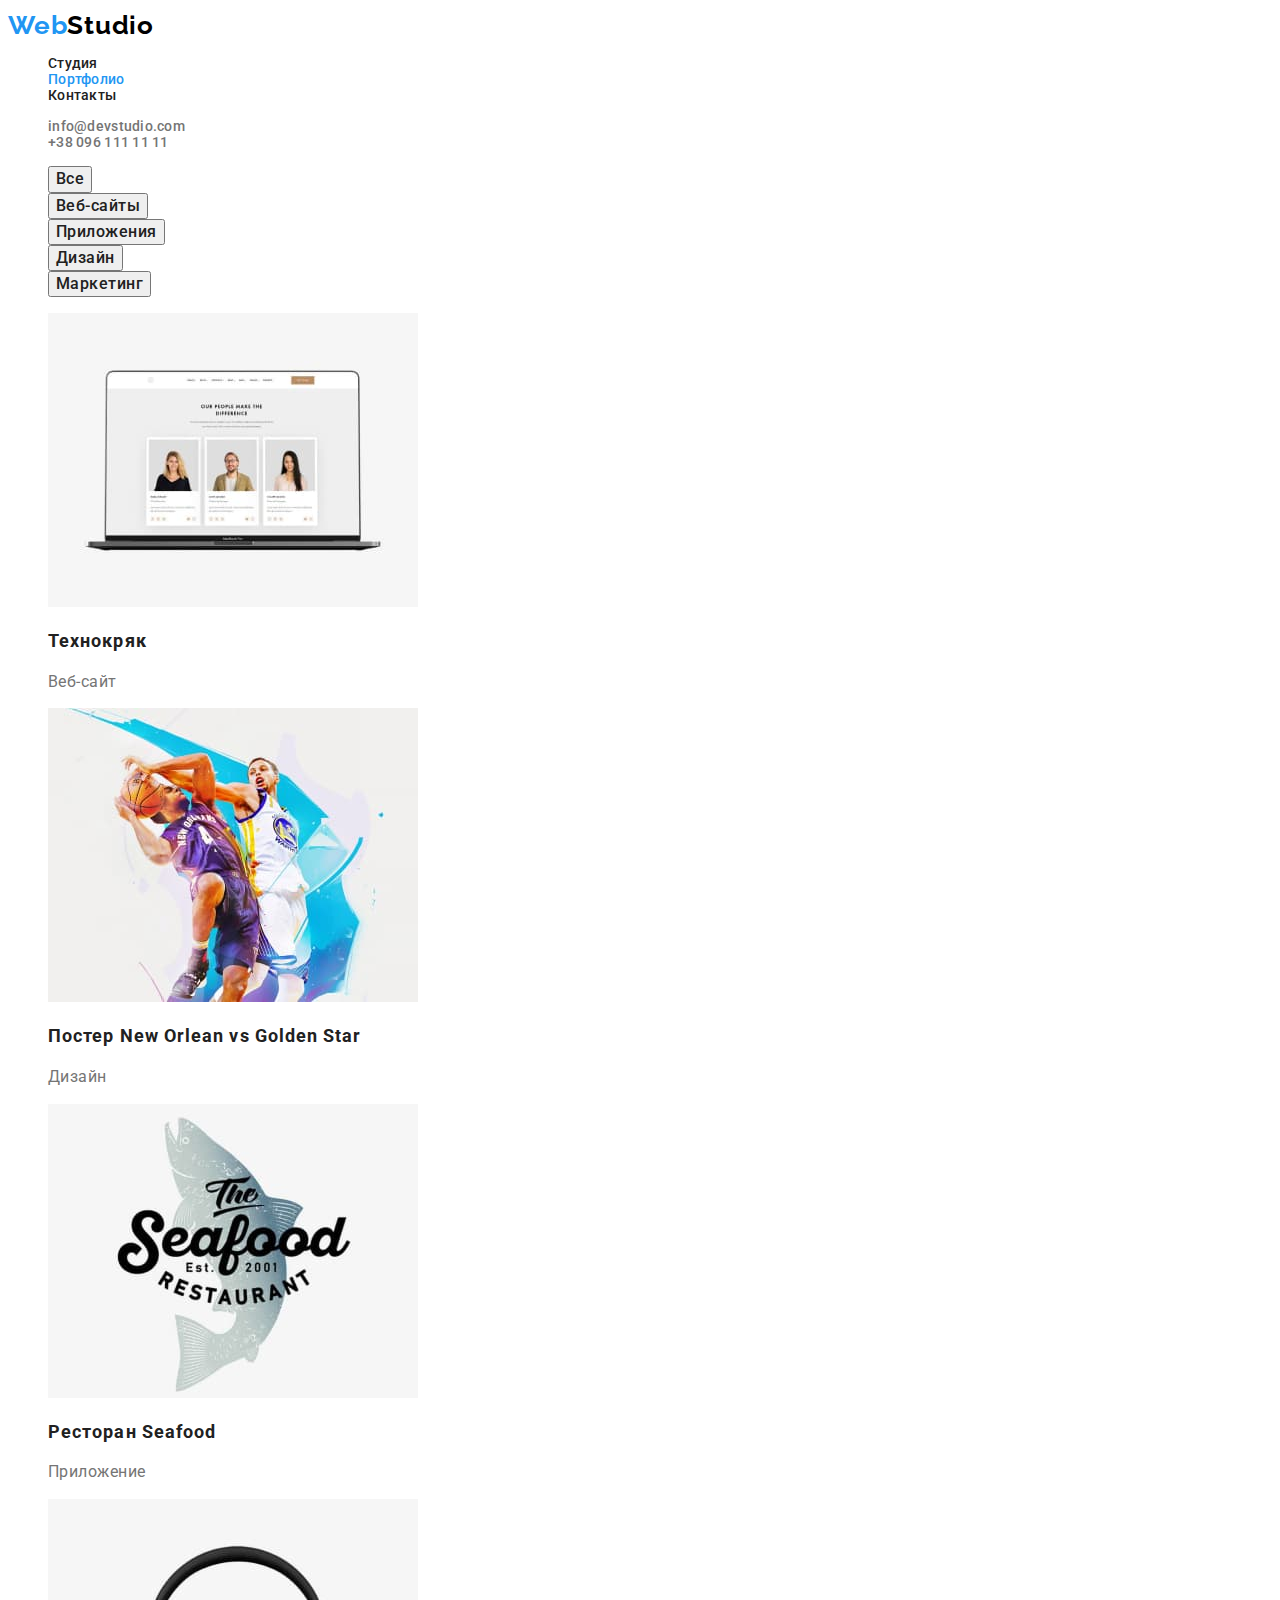
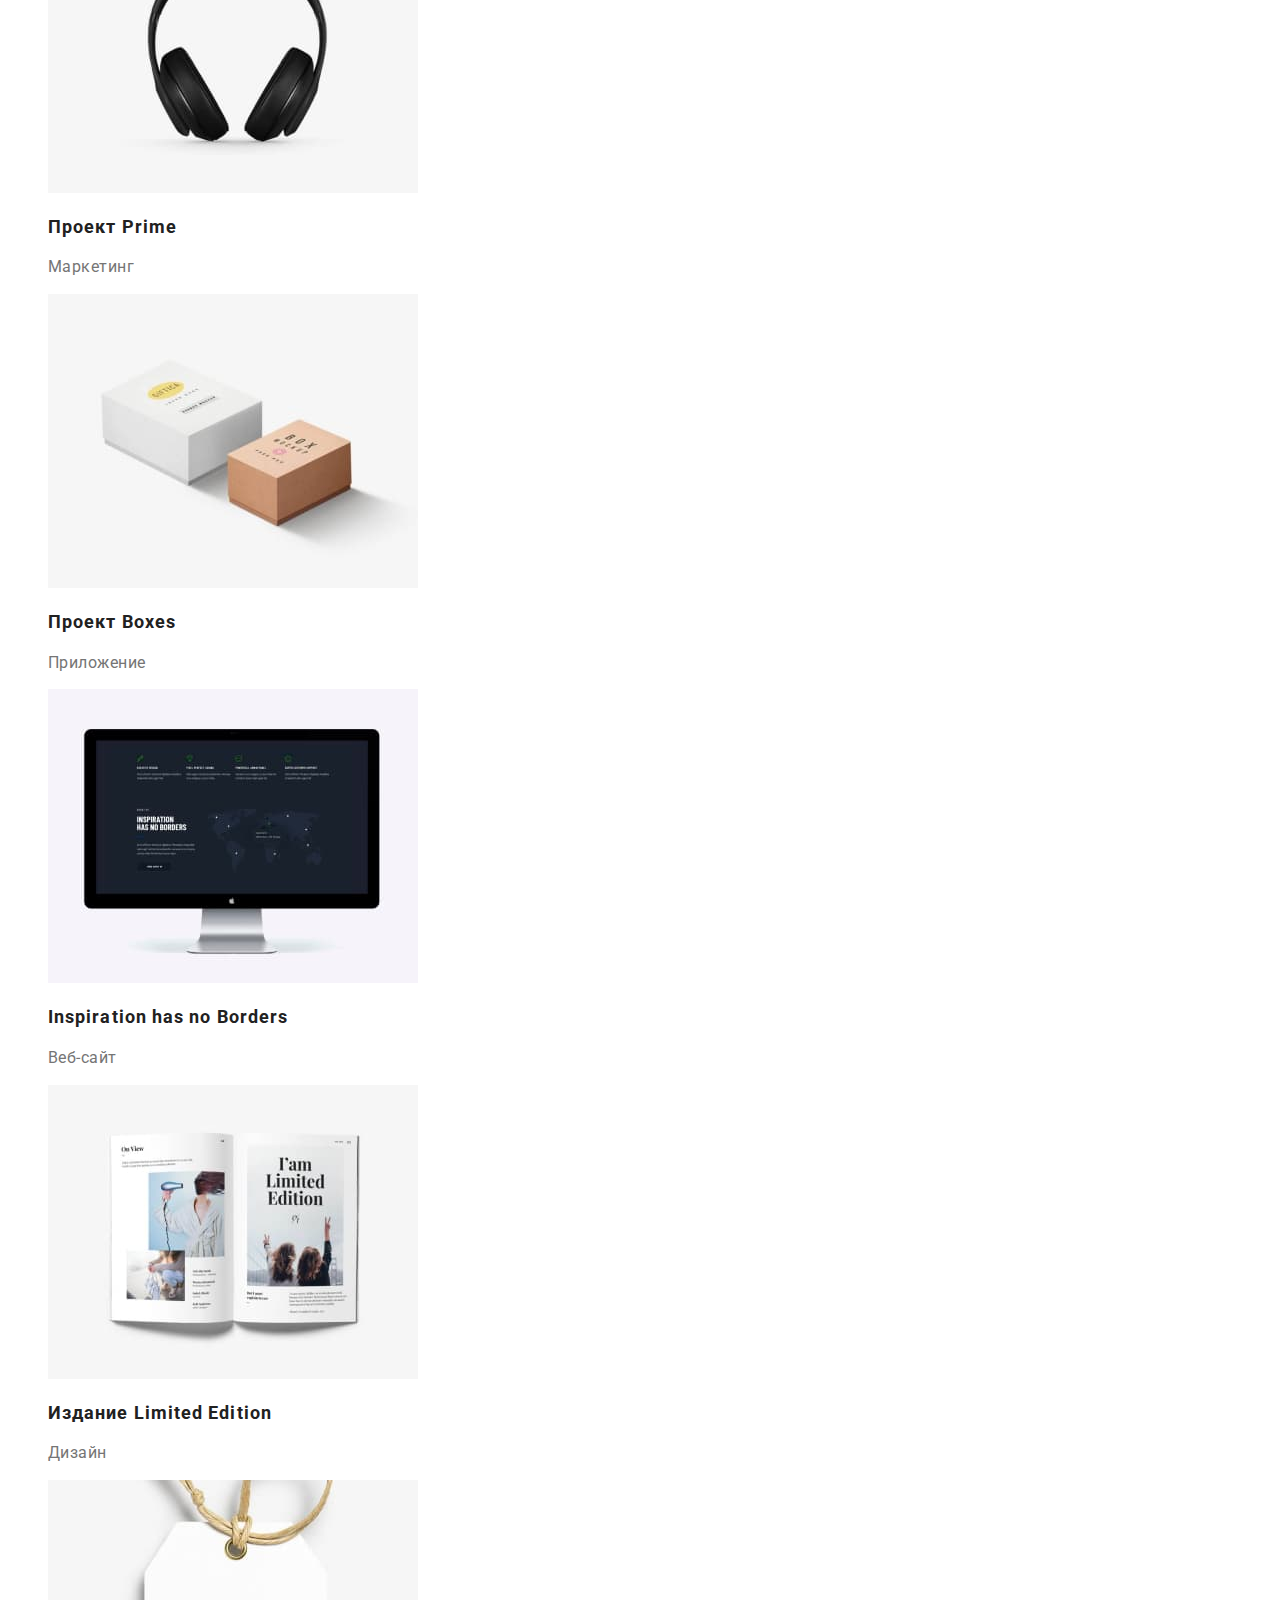
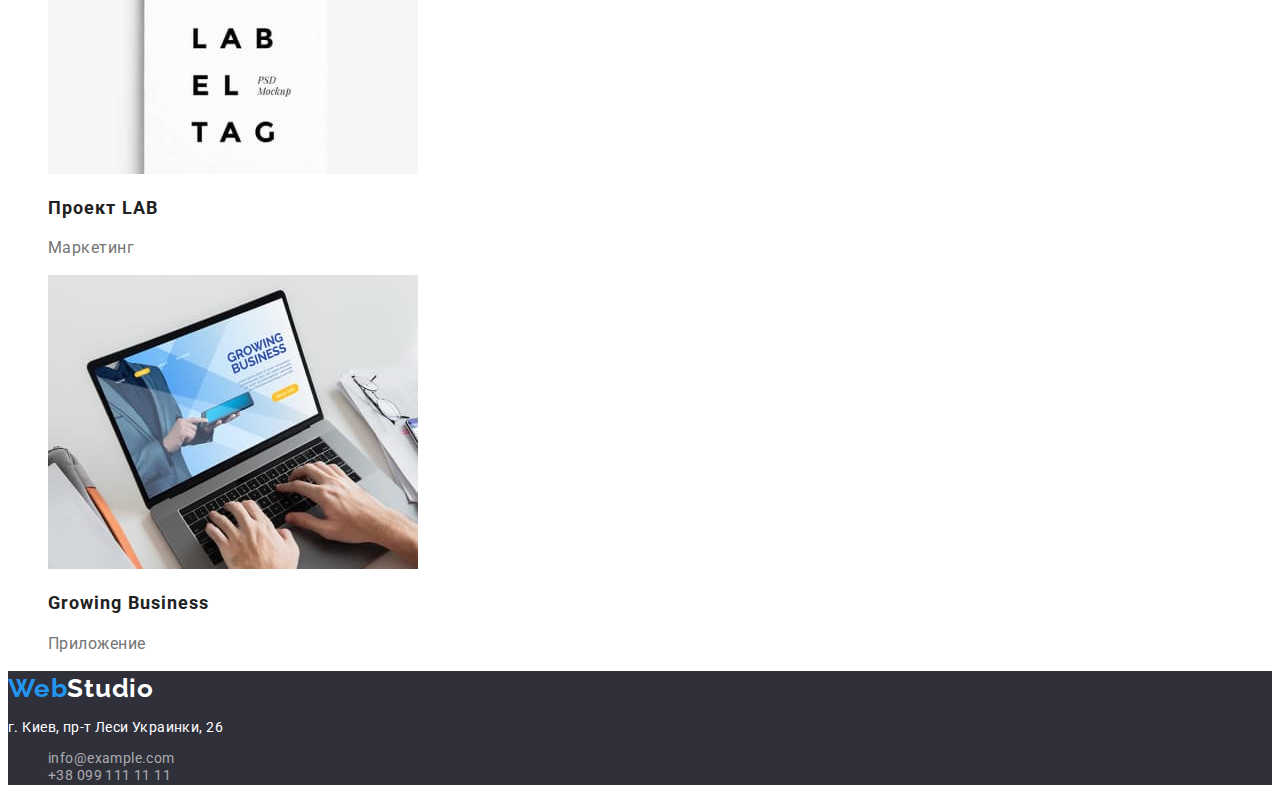
==== portfolio.html @ 1e1115fe "goit-markup-hw-03" ====
<!DOCTYPE html>
<html lang="ru">
  <head>
    <meta charset="UTF-8" />
    <meta http-equiv="X-UA-Compatible" content="IE=edge" />
    <meta name="viewport" content="width=device-width, initial-scale=1.0" />
    <link rel="stylesheet" href="./css/styles.css" />
    <link rel="preconnect" href="https://fonts.googleapis.com" />
    <link rel="preconnect" href="https://fonts.gstatic.com" crossorigin />
    <link
      href="https://fonts.googleapis.com/css2?family=Raleway:wght@700&family=Roboto:wght@400;500;700;900&display=swap"
      rel="stylesheet"
    />
    <title>Портфолио</title>
  </head>
  <body class="body">
    <!--Контакты-->
    <header class="header">
      <nav class="header-nav">
        <a href="" class="logo-link">
          <span class="header-logo-blue">Web</span
          ><span class="header-logo-black">Studio</span>
        </a>
        <ul class="header-list">
          <li class="header-item-list">
            <a href="./index.html" class="link">Студия</a>
          </li>
          <li class="header-item-list">
            <a class="link current">Портфолио</a>
          </li>
          <li class="header-item-list"><a class="link">Контакты</a></li>
        </ul>
      </nav>
      <ul class="header-contakts-list">
        <li class="header-item-list">
          <a href=" mailto:info@devstudio.com" class="link"
            >info@devstudio.com</a
          >
        </li>
        <li class="header-item-list">
          <a href="tel:+380961111111" class="link">+38 096 111 11 11</a>
        </li>
      </ul>
    </header>

    <!--Портфолио-->

    <main>
      <section class="section-portfolio">
        <div><ul class="list-filters">
          <li><button class="button-filter" type="button">Все</button></li>
          <li>
            <button class="button-filter" type="button">Веб-сайты</button>
          </li>
          <li>
            <button class="button-filter" type="button">Приложения</button>
          </li>
          <li><button class="button-filter" type="button">Дизайн</button></li>
          <li>
            <button class="button-filter" type="button">Маркетинг</button>
          </li>
        </ul>
        <ul class="list-portfolio">
          <li>
            <a href class="link">
              <img src="./images/pepople.jpg" alt="Технокряк" width="370" />
              <h3 class="header-portfolio">Технокряк</h3>
              <p class="text-portfolio">Веб-сайт</p></a
            >
          </li>
          <li>
            <a href class="link"
              ><img
                src="./images/new-orlean.jpg"
                alt="Постер баскетбольной команды"
                width="370"
              />
              <h3 class="header-portfolio">Постер New Orlean vs Golden Star</h3>
              <p class="text-portfolio">Дизайн</p></a
            >
          </li>
          <li>
            <a href class="link"
              ><img
                src="./images/seafood.jpg"
                alt="Название ресторана"
                width="370"
              />
              <h3 class="header-portfolio">Ресторан Seafood</h3>
              <p class="text-portfolio">Приложение</p></a
            >
          </li>
          <li>
            <a href class="link">
              <img src="./images/prime.jpg" alt="Наушники" width="370" />
              <h3 class="header-portfolio">Проект Prime</h3>
              <p class="text-portfolio">Маркетинг</p></a
            >
          </li>
          <li>
            <a href class="link"
              ><img src="./images/boxes.jpg" alt="Коробки" width="370" />
              <h3 class="header-portfolio">Проект Boxes</h3>
              <p class="text-portfolio">Приложение</p></a
            >
          </li>
          <li>
            <a href class="link"
              ><img src="./images/borders.jpg" alt="Монитор" width="370" />
              <h3 class="header-portfolio">Inspiration has no Borders</h3>
              <p class="text-portfolio">Веб-сайт</p></a
            >
          </li>
          <li>
            <a href class="link"
              ><img
                src="./images/limited-edition.jpg"
                alt="Книга"
                width="370"
              />
              <h3 class="header-portfolio">Издание Limited Edition</h3>
              <p class="text-portfolio">Дизайн</p></a
            >
          </li>
          <li>
            <a href class="link"
              ><img src="./images/lab-el-tag.jpg" alt="Проект" width="370" />
              <h3 class="header-portfolio">Проект LAB</h3>
              <p class="text-portfolio">Маркетинг</p></a
            >
          </li>
          <li>
            <a href class="link"
              ><img
                src="./images/growing-business.jpg"
                alt="Ноутбук"
                width="370"
              />
              <h3 class="header-portfolio">Growing Business</h3>
              <p class="text-portfolio">Приложение</p></a
            >
          </li>
        </ul>
      </div>
        
      </section>
    </main>

    <footer class="footer">
      <a href="" class="logo-footer"
        ><span class="footer-logo-blue">Web</span
        ><span class="footer-logo-white">Studio</span></a
      >

      <address class="footer-text">
        <p class="footer-address">г. Киев, пр-т Леси Украинки, 26</p>
        <ul class="footer-contacts">
          <li>
            <a href="mailto:info@example.com" class="link">info@example.com</a>
          </li>
          <li>
            <a href="tel:+380991111111" class="link">+38 099 111 11 11</a>
          </li>
        </ul>
      </address>
    </footer>
  </body>
</html>
---- css/styles.css ----
.body {
  font-family: "Roboto";
  color: #212121;
}
.link {
  text-decoration: none;
  color: inherit;
}
/* WebStudio logo*/

.logo-link {
  font-family: "Raleway";
  font-style: normal;
  font-weight: 700;
  font-size: 26px;
  line-height: 1.31;
  letter-spacing: 0.03em;
  text-decoration: none;
  background: #ffffff;
}

.header-logo-blue {
  color: #2196f3;
}

.header-logo-black {
  color: black;
}

/* Header */

.link:hover,
.link:focus,
.current {
  color: var(--accent-color);
  color: #2196f3;
}

.header-list {
  font-weight: 500;
  font-size: 14px;
  line-height: 1.14;
  letter-spacing: 0.02em;
  list-style-type: none;
}

.header-contakts-list {
  font-weight: 500;
  font-size: 14px;
  line-height: 1.16;
  letter-spacing: 0.02em;
  list-style-type: none;
  color: #757575;
}

/* hero*/

.hero-button {
  letter-spacing: 0.06em;
  font-family: inherit;
  font-size: 16px;
  line-height: 1.3;
  background: #2196f3;
  box-shadow: 0px 4px 4px rgba(0, 0, 0, 0.15);
  border-radius: 4px;
  color: #ffffff;
}

.hero-button:hover,
.hero-button:focus {
  cursor: pointer;
  color: #ffffff;
  background-color: #2196f3;
}

.hero {
  background: #2f303a;
}

.hero-text {
  font-size: 44px;
  line-height: 1.6;
  letter-spacing: 0.06em;
  text-transform: uppercase;
  color: #ffffff;
}

/*company features*/

.list-work-company {
  list-style-type: none;
}

.company-features {
  visibility: hidden;
}

.peculiarity-header {
  color: #212121;
  text-decoration: none;
  list-style-type: none;
  text-transform: uppercase;
  font-size: 14px;
}

.peculiarity-text {
  color: #757575;
  font-size: 14px;
  line-height: 1.24;
  letter-spacing: 0.03em;
}

/*work-studio*/

.work-studio {
  font-size: 36px;
  line-height: 1.42;
  color: #212121;
  letter-spacing: 0.03em;
}

.photo-studio {
  list-style-type: none;
}

/*Works company*/

.command-header {
  font-size: 36px;
  line-height: 1.42;
  letter-spacing: 0.03em;
  color: #212121;
}
.list-command {
  list-style-type: none;
}
.name-works {
  font-size: 16px;
  line-height: 1.19;
  letter-spacing: 0.03em;
  color: #212121;
}

.profession-works {
  font-size: 16px;
  line-height: 1.19;
  letter-spacing: 0.03em;
  color: #757575;
}

/* portfolio company*/

.list-filters {
  list-style-type: none;
}

.button-filter {
  font-weight: 500;
  font-size: 16px;
  line-height: 1.26;
  font-family: inherit;
  text-align: center;
  letter-spacing: 0.03em;
  color: #212121;
  letter-spacing: 0.03em;
}

.button-filter:hover,
.button-filter:focus {
  cursor: pointer;
  color: #ffffff;
  background-color: #2196f3;
}

.list-portfolio {
  list-style-type: none;
  text-decoration: none;
}

.header-portfolio {
  text-decoration: none;
  font-size: 18px;
  line-height: 1.36;
  letter-spacing: 0.06em;
  color: #212121;
}

.text-portfolio {
  text-decoration: none;
  font-size: 16px;
  line-height: 1.3;
  letter-spacing: 0.03em;
  color: #757575;
}
/* footer */

.footer {
  text-decoration: none;
  background: #2f303a;
}
.logo-footer {
  font-family: "Raleway";
  font-style: normal;
  font-weight: 700;
  font-size: 26px;
  line-height: 1.31;
  letter-spacing: 0.03em;
  text-decoration: none;
}

.footer-logo-blue {
  color: #2196f3;
}

.footer-logo-white {
  color: white;
}

.footer-text {
  font-style: normal;
}
.footer-address {
  font-size: 14px;
  line-height: 1.24;
  letter-spacing: 0.03em;
  color: #ffffff;
}

.footer-contacts {
  font-size: 14px;
  line-height: 1.24;
  letter-spacing: 0.03em;
  color: rgba(255, 255, 255, 0.6);
  list-style-type: none;
  text-decoration: none;
}
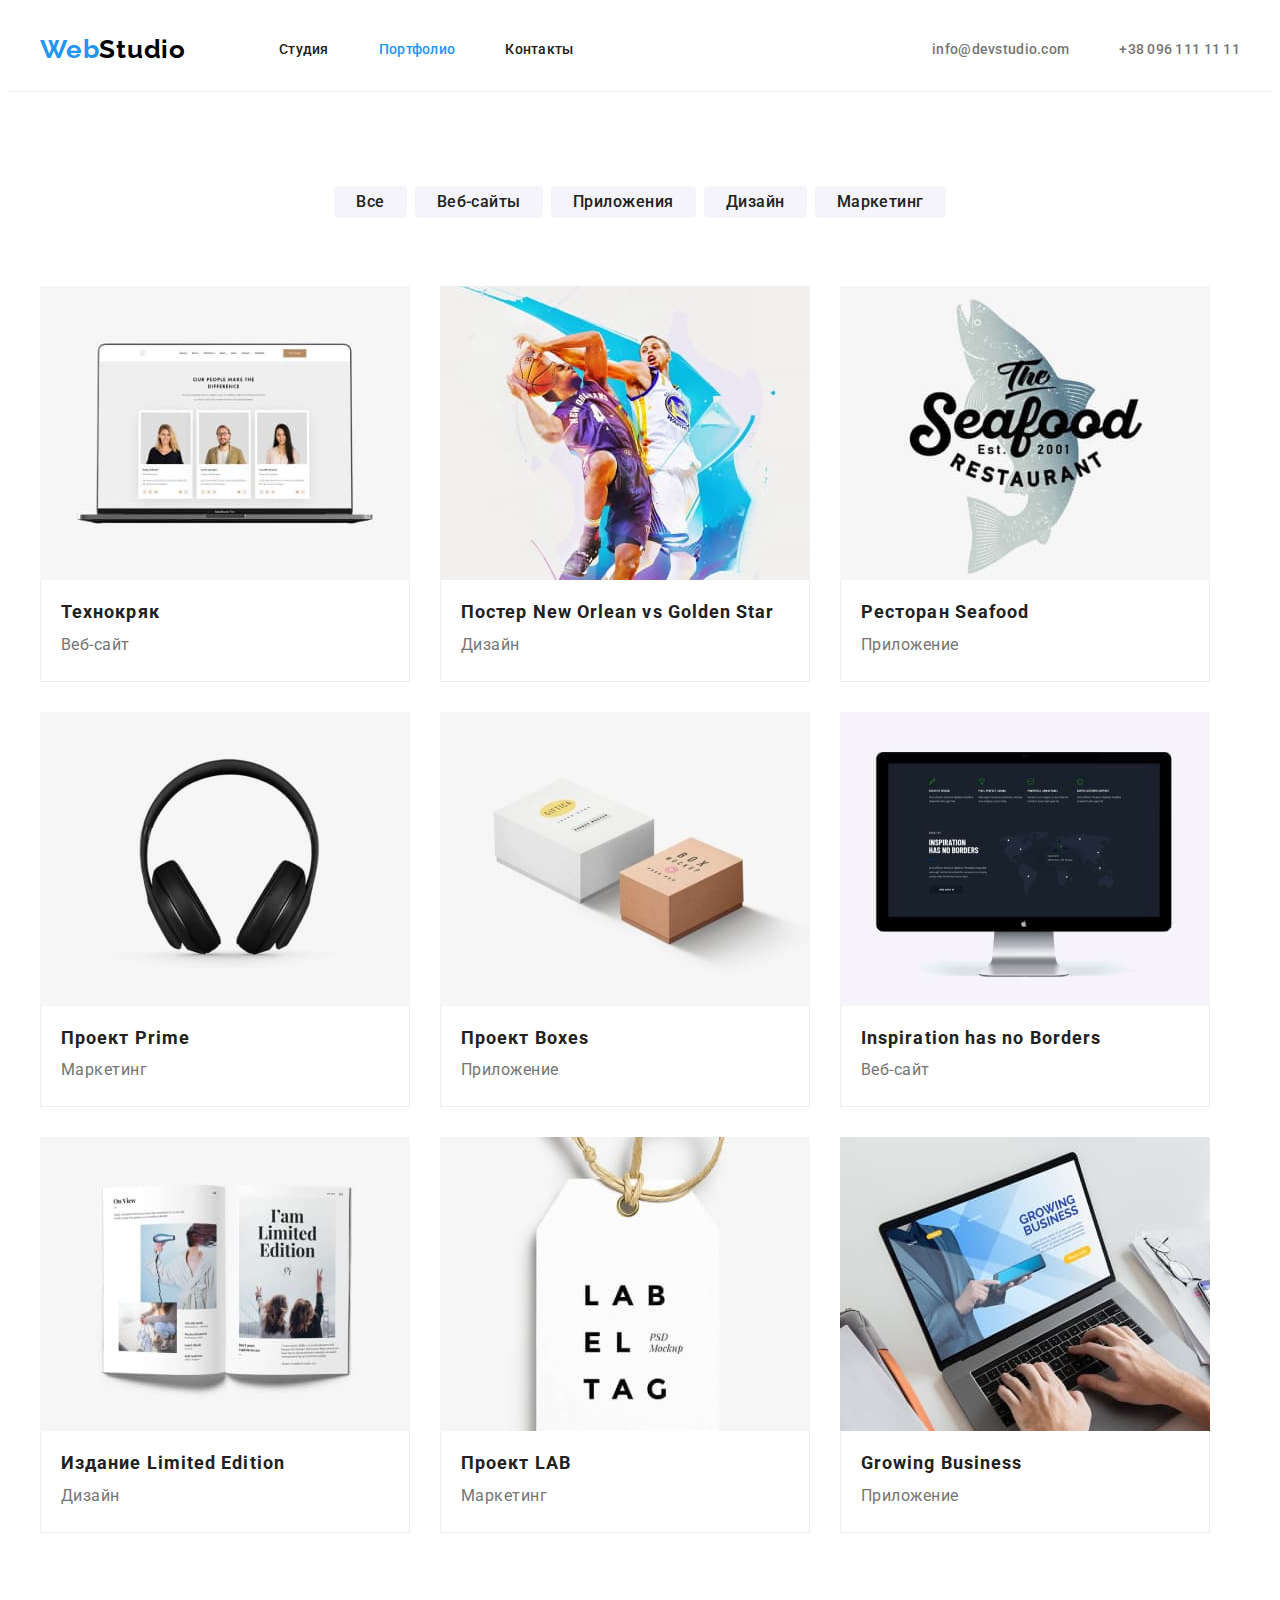
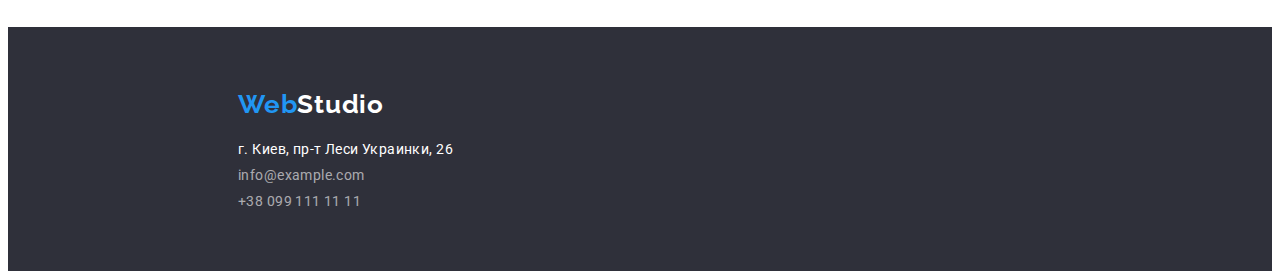
==== commit 9a97b538: "goit-markup-hw-03" ====
--- a/portfolio.html
+++ b/portfolio.html
@@ -16,153 +16,173 @@
   <body class="body">
     <!--Контакты-->
     <header class="header">
-      <nav class="header-nav">
+      <div class="container">
         <a href="" class="logo-link">
           <span class="header-logo-blue">Web</span
           ><span class="header-logo-black">Studio</span>
         </a>
-        <ul class="header-list">
-          <li class="header-item-list">
-            <a href="./index.html" class="link">Студия</a>
-          </li>
-          <li class="header-item-list">
-            <a class="link current">Портфолио</a>
-          </li>
-          <li class="header-item-list"><a class="link">Контакты</a></li>
-        </ul>
-      </nav>
-      <ul class="header-contakts-list">
-        <li class="header-item-list">
-          <a href=" mailto:info@devstudio.com" class="link"
-            >info@devstudio.com</a
-          >
-        </li>
-        <li class="header-item-list">
-          <a href="tel:+380961111111" class="link">+38 096 111 11 11</a>
-        </li>
-      </ul>
+        <nav class="header-nav">
+          <ul class="header-list">
+            <li class="header-item-list">
+              <a href="./index.html" class="link">Студия</a>
+            </li>
+            <li class="header-item-list">
+              <a class="link current">Портфолио</a>
+            </li>
+            <li class="header-item-list"><a class="link">Контакты</a></li>
+          </ul>
+        </nav>
+        <div class="header-connect">
+          <ul class="header-contakts-list">
+            <li class="header-item-list">
+              <a href=" mailto:info@devstudio.com" class="link"
+                >info@devstudio.com</a
+              >
+            </li>
+            <li class="header-item-list">
+              <a href="tel:+380961111111" class="link">+38 096 111 11 11</a>
+            </li>
+          </ul>
+        </div>
+      </div>
     </header>
 
     <!--Портфолио-->
 
     <main>
       <section class="section-portfolio">
-        <div><ul class="list-filters">
-          <li><button class="button-filter" type="button">Все</button></li>
-          <li>
-            <button class="button-filter" type="button">Веб-сайты</button>
-          </li>
-          <li>
-            <button class="button-filter" type="button">Приложения</button>
-          </li>
-          <li><button class="button-filter" type="button">Дизайн</button></li>
-          <li>
-            <button class="button-filter" type="button">Маркетинг</button>
-          </li>
-        </ul>
-        <ul class="list-portfolio">
-          <li>
-            <a href class="link">
-              <img src="./images/pepople.jpg" alt="Технокряк" width="370" />
-              <h3 class="header-portfolio">Технокряк</h3>
-              <p class="text-portfolio">Веб-сайт</p></a
-            >
-          </li>
-          <li>
-            <a href class="link"
-              ><img
-                src="./images/new-orlean.jpg"
-                alt="Постер баскетбольной команды"
-                width="370"
-              />
-              <h3 class="header-portfolio">Постер New Orlean vs Golden Star</h3>
-              <p class="text-portfolio">Дизайн</p></a
-            >
-          </li>
-          <li>
-            <a href class="link"
-              ><img
-                src="./images/seafood.jpg"
-                alt="Название ресторана"
-                width="370"
-              />
-              <h3 class="header-portfolio">Ресторан Seafood</h3>
-              <p class="text-portfolio">Приложение</p></a
-            >
-          </li>
-          <li>
-            <a href class="link">
-              <img src="./images/prime.jpg" alt="Наушники" width="370" />
-              <h3 class="header-portfolio">Проект Prime</h3>
-              <p class="text-portfolio">Маркетинг</p></a
-            >
-          </li>
-          <li>
-            <a href class="link"
-              ><img src="./images/boxes.jpg" alt="Коробки" width="370" />
-              <h3 class="header-portfolio">Проект Boxes</h3>
-              <p class="text-portfolio">Приложение</p></a
-            >
-          </li>
-          <li>
-            <a href class="link"
-              ><img src="./images/borders.jpg" alt="Монитор" width="370" />
-              <h3 class="header-portfolio">Inspiration has no Borders</h3>
-              <p class="text-portfolio">Веб-сайт</p></a
-            >
-          </li>
-          <li>
-            <a href class="link"
-              ><img
-                src="./images/limited-edition.jpg"
-                alt="Книга"
-                width="370"
-              />
-              <h3 class="header-portfolio">Издание Limited Edition</h3>
-              <p class="text-portfolio">Дизайн</p></a
-            >
-          </li>
-          <li>
-            <a href class="link"
-              ><img src="./images/lab-el-tag.jpg" alt="Проект" width="370" />
-              <h3 class="header-portfolio">Проект LAB</h3>
-              <p class="text-portfolio">Маркетинг</p></a
-            >
-          </li>
-          <li>
-            <a href class="link"
-              ><img
-                src="./images/growing-business.jpg"
-                alt="Ноутбук"
-                width="370"
-              />
-              <h3 class="header-portfolio">Growing Business</h3>
-              <p class="text-portfolio">Приложение</p></a
-            >
-          </li>
-        </ul>
-      </div>
-        
+        <div class="container">
+          <ul class="list-filters">
+            <li><button class="button-filter" type="button">Все</button></li>
+            <li>
+              <button class="button-filter" type="button">Веб-сайты</button>
+            </li>
+            <li>
+              <button class="button-filter" type="button">Приложения</button>
+            </li>
+            <li><button class="button-filter" type="button">Дизайн</button></li>
+            <li>
+              <button class="button-filter" type="button">Маркетинг</button>
+            </li>
+          </ul>
+          <ul class="list-portfolio">
+            <li>
+              <a href class="link">
+                <img class="img" src="./images/pepople.jpg" alt="Технокряк" width="370" />
+                <div class="text-box">
+                <h3 class="header-portfolio">Технокряк</h3>
+                <p class="text-portfolio">Веб-сайт</p></a
+              ></div>
+            </li>
+            <li>
+              <a href class="link"
+                ><img class="img"
+                  src="./images/new-orlean.jpg"
+                  alt="Постер баскетбольной команды"
+                  width="370"
+                />
+                <div class="text-box">
+                <h3 class="header-portfolio">
+                  Постер New Orlean vs Golden Star
+                </h3>
+                <p class="text-portfolio">Дизайн</p></a
+              ></div>
+            </li>
+            <li>
+              <a href class="link"
+                ><img class="img"
+                  src="./images/seafood.jpg"
+                  alt="Название ресторана"
+                  width="370"
+                />
+                <div class="text-box">
+                <h3 class="header-portfolio">Ресторан Seafood</h3>
+                <p class="text-portfolio">Приложение</p></a
+              ></div>
+            </li>
+            <li>
+              <a href class="link">
+                <img class="img" src="./images/prime.jpg" alt="Наушники" width="370" />
+                <div class="text-box">
+                <h3 class="header-portfolio">Проект Prime</h3>
+                <p class="text-portfolio">Маркетинг</p></a
+              ></div>
+            </li>
+            <li>
+              <a href class="link"
+                ><img class="img" src="./images/boxes.jpg" alt="Коробки" width="370" />
+                <div class="text-box">
+                <h3 class="header-portfolio">Проект Boxes</h3>
+                <p class="text-portfolio">Приложение</p></a
+              ></div>
+            </li>
+            <li>
+              <a href class="link"
+                ><img class="img" src="./images/borders.jpg" alt="Монитор" width="370" />
+                <div class="text-box">
+                <h3 class="header-portfolio">Inspiration has no Borders</h3>
+                <p class="text-portfolio">Веб-сайт</p></a
+              ></div>
+            </li>
+            <li>
+              <a href class="link"
+                ><img class="img"
+                  src="./images/limited-edition.jpg"
+                  alt="Книга"
+                  width="370"
+                />
+                <div class="text-box">
+                <h3 class="header-portfolio">Издание Limited Edition</h3>
+                <p class="text-portfolio">Дизайн</p></a
+              ></div>
+            </li>
+            <li>
+              <a href class="link"
+                ><img class="img" src="./images/lab-el-tag.jpg" alt="Проект" width="370" />
+                <div class="text-box">
+                <h3 class="header-portfolio">Проект LAB</h3>
+                <p class="text-portfolio">Маркетинг</p></a
+              ></div>
+            </li>
+            <li>
+              <a href class="link"
+                ><img class="img" 
+                  src="./images/growing-business.jpg"
+                  alt="Ноутбук"
+                  width="370"
+                />
+                <div class="text-box">
+                <h3 class="header-portfolio">Growing Business</h3>
+                <p class="text-portfolio">Приложение</p></a
+              ></div>
+            </li>
+          </ul>
+        </div>
       </section>
     </main>
 
     <footer class="footer">
-      <a href="" class="logo-footer"
-        ><span class="footer-logo-blue">Web</span
-        ><span class="footer-logo-white">Studio</span></a
-      >
+      <div class="container">
+        <a href="" class="logo-footer"
+          ><span class="footer-logo-blue">Web</span
+          ><span class="footer-logo-white">Studio</span></a
+        >
 
-      <address class="footer-text">
-        <p class="footer-address">г. Киев, пр-т Леси Украинки, 26</p>
-        <ul class="footer-contacts">
-          <li>
-            <a href="mailto:info@example.com" class="link">info@example.com</a>
-          </li>
-          <li>
-            <a href="tel:+380991111111" class="link">+38 099 111 11 11</a>
-          </li>
-        </ul>
-      </address>
+        <address class="footer-text">
+          
+            <p class="footer-address">г. Киев, пр-т Леси Украинки, 26</p>
+            <ul class="footer-contacts">
+            <li class="footer-contacts-list">
+              <a href="mailto:info@example.com" class="link"
+                >info@example.com</a
+              >
+            </li>
+            <li class="footer-contacts-list">
+              <a href="tel:+380991111111" class="link">+38 099 111 11 11</a>
+            </li>
+          </ul>
+        </address>
+      </div>
     </footer>
   </body>
 </html>
--- a/css/styles.css
+++ b/css/styles.css
@@ -2,6 +2,42 @@
   font-family: "Roboto";
   color: #212121;
 }
+
+.img {
+  display: block;
+}
+
+:root {
+  --border-box: #eeeeee;
+}
+
+P,
+h1,
+h2,
+h3,
+h4,
+h5,
+h6 {
+  margin: 0;
+}
+
+ul {
+  margin: 0;
+  padding-left: 0;
+}
+
+.container {
+  width: 1200px;
+  padding-left: 15px;
+  padding-right: 15px;
+  margin: 0 auto;
+}
+
+.section {
+  padding-top: 94px;
+  padding-bottom: 94px;
+}
+
 .link {
   text-decoration: none;
   color: inherit;
@@ -17,6 +53,9 @@
   letter-spacing: 0.03em;
   text-decoration: none;
   background: #ffffff;
+  margin-right: 93px;
+  padding-top: 24px;
+  padding-bottom: 25px;
 }
 
 .header-logo-blue {
@@ -28,6 +67,10 @@
 }
 
 /* Header */
+
+.header {
+  border-bottom: 1px solid var(--border-box);
+}
 
 .link:hover,
 .link:focus,
@@ -36,12 +79,19 @@
   color: #2196f3;
 }
 
+.header .container {
+  display: flex;
+  align-items: center;
+}
+
 .header-list {
   font-weight: 500;
   font-size: 14px;
   line-height: 1.14;
   letter-spacing: 0.02em;
   list-style-type: none;
+  display: flex;
+  align-items: center;
 }
 
 .header-contakts-list {
@@ -51,13 +101,26 @@
   letter-spacing: 0.02em;
   list-style-type: none;
   color: #757575;
+  display: flex;
+  align-items: center;
+}
+
+.header-item-list:not(:last-child) {
+  margin-right: 50px;
+}
+
+.header-connect {
+  margin-left: auto;
 }
 
 /* hero*/
 
 .hero-button {
+  width: 200px;
+  height: 50px;
   letter-spacing: 0.06em;
   font-family: inherit;
+  font-weight: 700;
   font-size: 16px;
   line-height: 1.3;
   background: #2196f3;
@@ -75,13 +138,21 @@
 
 .hero {
   background: #2f303a;
+  padding-top: 200px;
+  padding-bottom: 200px;
+  text-align: center;
+  text-transform: uppercase;
 }
 
 .hero-text {
+  font-family: "Roboto";
+  font-style: normal;
+  font-weight: 900;
   font-size: 44px;
   line-height: 1.6;
   letter-spacing: 0.06em;
-  text-transform: uppercase;
+  width: 696px;
+  margin: 0px auto 30px auto;
   color: #ffffff;
 }
 
@@ -89,6 +160,9 @@
 
 .list-work-company {
   list-style-type: none;
+  display: flex;
+  flex-wrap: wrap;
+  gap: 30px;
 }
 
 .company-features {
@@ -100,51 +174,100 @@
   text-decoration: none;
   list-style-type: none;
   text-transform: uppercase;
-  font-size: 14px;
+  font-family: "Roboto";
+  font-style: normal;
+  font-weight: 700;
+  line-height: 1.16;
+  font-size: 14px;
+  letter-spacing: 0.03em;
+  margin-bottom: 10px;
 }
 
 .peculiarity-text {
   color: #757575;
+  font-family: "Roboto";
+  font-style: normal;
+  font-weight: 400;
   font-size: 14px;
   line-height: 1.24;
   letter-spacing: 0.03em;
+  max-width: 270px;
 }
 
 /*work-studio*/
 
 .work-studio {
+  font-family: "Roboto";
+  font-style: normal;
+  font-weight: 700;
   font-size: 36px;
   line-height: 1.42;
   color: #212121;
   letter-spacing: 0.03em;
+  text-align: center;
 }
 
 .photo-studio {
   list-style-type: none;
+  display: flex;
+  flex-wrap: wrap;
+  padding-top: 50px;
+  gap: 30px;
 }
 
 /*Works company*/
 
+.command {
+  background-color: #f5f4fa;
+}
+
 .command-header {
+  font-family: "Roboto";
+  font-style: normal;
+  font-weight: 700;
   font-size: 36px;
   line-height: 1.42;
   letter-spacing: 0.03em;
   color: #212121;
+  text-align: center;
 }
 .list-command {
   list-style-type: none;
-}
+  display: flex;
+  flex-wrap: wrap;
+  padding-top: 50px;
+  gap: 30px;
+}
+
+.list-command-border {
+  background: #ffffff;
+  box-shadow: 0px 1px 3px rgba(0, 0, 0, 0.12), 0px 1px 1px rgba(0, 0, 0, 0.14),
+    0px 2px 1px rgba(0, 0, 0, 0.2);
+  border-radius: 0px 0px 4px 4px;
+  padding-bottom: 30px;
+}
+
 .name-works {
+  font-family: "Roboto";
+  font-style: normal;
+  font-weight: 500;
   font-size: 16px;
   line-height: 1.19;
   letter-spacing: 0.03em;
+  padding-top: 30px;
+  text-align: center;
   color: #212121;
 }
 
 .profession-works {
+  font-family: "Roboto";
+  font-style: normal;
   font-size: 16px;
   line-height: 1.19;
   letter-spacing: 0.03em;
+  font-weight: 400;
+  padding-top: 10px;
+  text-align: center;
   color: #757575;
 }
 
@@ -152,17 +275,28 @@
 
 .list-filters {
   list-style-type: none;
+  display: flex;
+  justify-content: center;
+  flex-wrap: wrap;
+  gap: 8px;
+  padding-top: 94px;
+  padding-bottom: 34px;
 }
 
 .button-filter {
   font-weight: 500;
   font-size: 16px;
   line-height: 1.26;
-  font-family: inherit;
-  text-align: center;
-  letter-spacing: 0.03em;
-  color: #212121;
-  letter-spacing: 0.03em;
+  font-family: "Roboto";
+  text-align: center;
+  letter-spacing: 0.03em;
+  color: #212121;
+  letter-spacing: 0.03em;
+  background: #f5f4fa;
+  border-radius: 4px;
+  border: none;
+  cursor: pointer;
+  padding: 6px 22px;
 }
 
 .button-filter:hover,
@@ -175,29 +309,61 @@
 .list-portfolio {
   list-style-type: none;
   text-decoration: none;
+  display: flex;
+  flex-wrap: wrap;
+  text-align: center;
+  padding-top: 34px;
+  padding-bottom: 94px;
+}
+
+.list-portfolio li:not(:nth-last-child(-n + 3)) {
+  margin-bottom: 30px;
+}
+
+.list-portfolio li:not(:nth-of-type(3n)) {
+  margin-right: 30px;
 }
 
 .header-portfolio {
   text-decoration: none;
+  font-weight: 700;
   font-size: 18px;
   line-height: 1.36;
   letter-spacing: 0.06em;
   color: #212121;
+  text-align: left;
+  vertical-align: top;
+  margin-top: 0px;
+  margin-bottom: 4px;
 }
 
 .text-portfolio {
   text-decoration: none;
+  font-weight: 400;
   font-size: 16px;
-  line-height: 1.3;
+  line-height: 2;
   letter-spacing: 0.03em;
   color: #757575;
+  text-align: left;
+  vertical-align: top;
+  margin: 0px;
+}
+.text-box {
+  padding: 20px 20px;
+  border-right: 1px solid var(--border-box);
+  border-bottom: 1px solid var(--border-box);
+  border-left: 1px solid var(--border-box);
 }
 /* footer */
 
 .footer {
   text-decoration: none;
   background: #2f303a;
-}
+  padding-left: 215px;
+  padding-top: 60px;
+  padding-bottom: 60px;
+}
+
 .logo-footer {
   font-family: "Raleway";
   font-style: normal;
@@ -220,17 +386,29 @@
   font-style: normal;
 }
 .footer-address {
+  font-family: "Roboto";
+  font-style: normal;
+  font-weight: 400;
   font-size: 14px;
   line-height: 1.24;
   letter-spacing: 0.03em;
+  padding-top: 20px;
   color: #ffffff;
 }
 
 .footer-contacts {
+  font-family: "Roboto";
+  font-style: normal;
+  font-weight: 400;
   font-size: 14px;
   line-height: 1.24;
   letter-spacing: 0.03em;
   color: rgba(255, 255, 255, 0.6);
   list-style-type: none;
   text-decoration: none;
-}
+  margin-top: 9px;
+}
+
+.footer-contacts-list:first-child {
+  margin-bottom: 9px;
+}
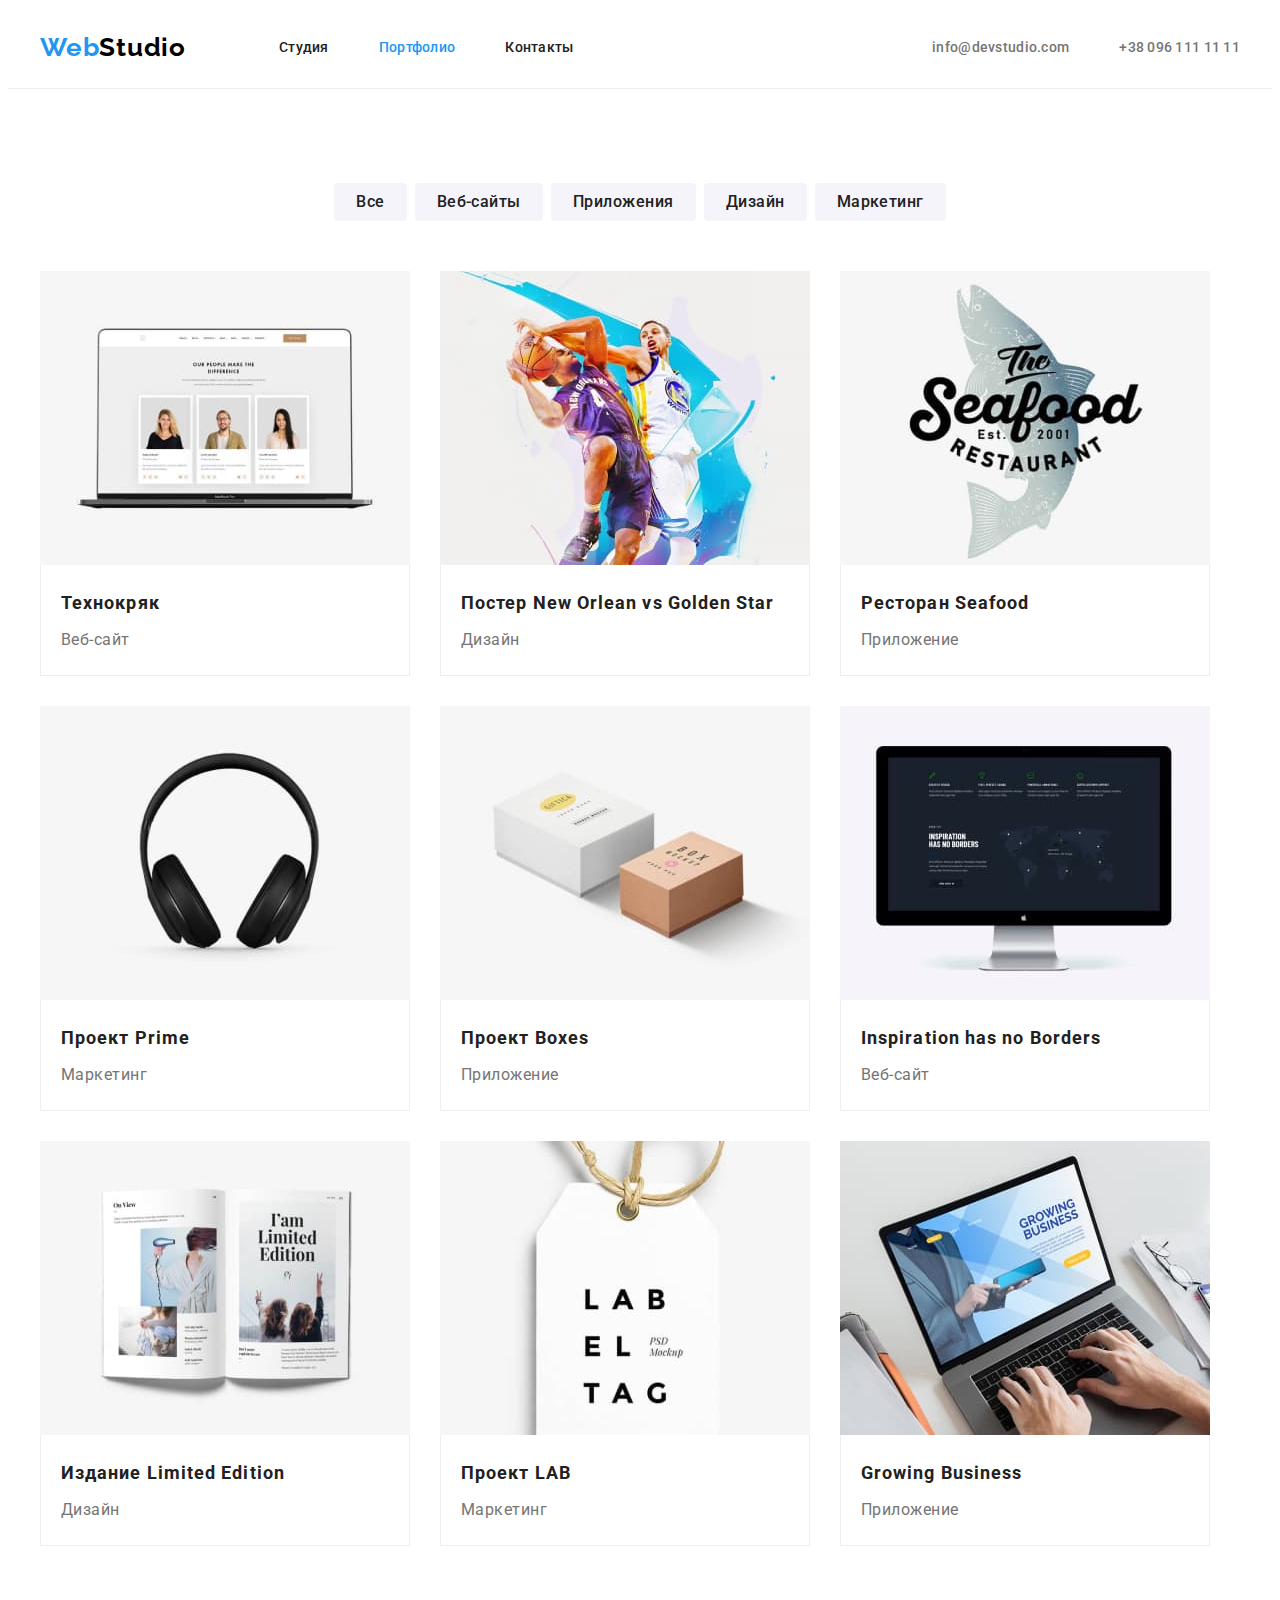
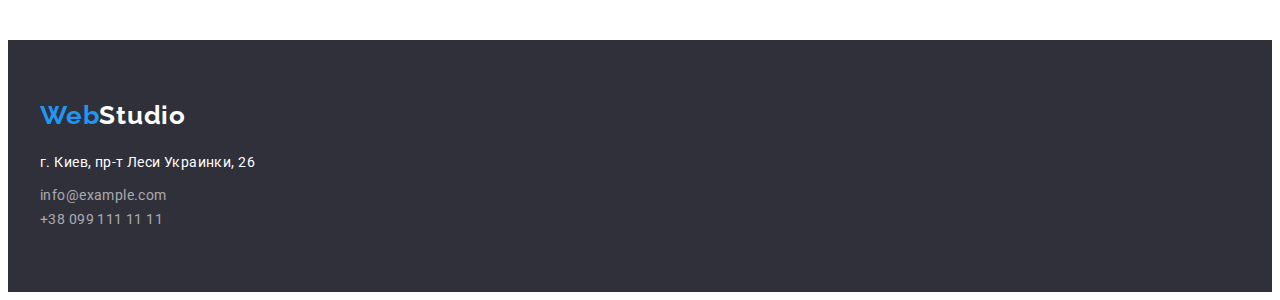
==== commit 9e9ab027: "goit-markup-hw-03" ====
--- a/portfolio.html
+++ b/portfolio.html
@@ -4,7 +4,10 @@
     <meta charset="UTF-8" />
     <meta http-equiv="X-UA-Compatible" content="IE=edge" />
     <meta name="viewport" content="width=device-width, initial-scale=1.0" />
-    <link rel="stylesheet" href="./css/styles.css" />
+    <link rel="stylesheet" href="https://cdnjs.cloudflare.com/ajax/libs/modern-normalize/1.1.0/modern-normalize.min.css"
+      integrity="sha512-wpPYUAdjBVSE4KJnH1VR1HeZfpl1ub8YT/NKx4PuQ5NmX2tKuGu6U/JRp5y+Y8XG2tV+wKQpNHVUX03MfMFn9Q=="
+      crossorigin="anonymous" referrerpolicy="no-referrer" />
+    
     <link rel="preconnect" href="https://fonts.googleapis.com" />
     <link rel="preconnect" href="https://fonts.gstatic.com" crossorigin />
     <link
@@ -12,6 +15,7 @@
       rel="stylesheet"
     />
     <title>Портфолио</title>
+    <link rel="stylesheet" href="./css/styles.css" />
   </head>
   <body class="body">
     <!--Контакты-->
@@ -50,7 +54,7 @@
     <!--Портфолио-->
 
     <main>
-      <section class="section-portfolio">
+      <section class="section">
         <div class="container">
           <ul class="list-filters">
             <li><button class="button-filter" type="button">Все</button></li>
@@ -68,7 +72,7 @@
           <ul class="list-portfolio">
             <li>
               <a href class="link">
-                <img class="img" src="./images/pepople.jpg" alt="Технокряк" width="370" />
+                <img src="./images/pepople.jpg" alt="Технокряк" width="370" />
                 <div class="text-box">
                 <h3 class="header-portfolio">Технокряк</h3>
                 <p class="text-portfolio">Веб-сайт</p></a
@@ -76,7 +80,7 @@
             </li>
             <li>
               <a href class="link"
-                ><img class="img"
+                ><img
                   src="./images/new-orlean.jpg"
                   alt="Постер баскетбольной команды"
                   width="370"
@@ -90,7 +94,7 @@
             </li>
             <li>
               <a href class="link"
-                ><img class="img"
+                ><img
                   src="./images/seafood.jpg"
                   alt="Название ресторана"
                   width="370"
@@ -102,7 +106,7 @@
             </li>
             <li>
               <a href class="link">
-                <img class="img" src="./images/prime.jpg" alt="Наушники" width="370" />
+                <img src="./images/prime.jpg" alt="Наушники" width="370" />
                 <div class="text-box">
                 <h3 class="header-portfolio">Проект Prime</h3>
                 <p class="text-portfolio">Маркетинг</p></a
@@ -110,7 +114,7 @@
             </li>
             <li>
               <a href class="link"
-                ><img class="img" src="./images/boxes.jpg" alt="Коробки" width="370" />
+                ><img src="./images/boxes.jpg" alt="Коробки" width="370" />
                 <div class="text-box">
                 <h3 class="header-portfolio">Проект Boxes</h3>
                 <p class="text-portfolio">Приложение</p></a
@@ -118,7 +122,7 @@
             </li>
             <li>
               <a href class="link"
-                ><img class="img" src="./images/borders.jpg" alt="Монитор" width="370" />
+                ><img src="./images/borders.jpg" alt="Монитор" width="370" />
                 <div class="text-box">
                 <h3 class="header-portfolio">Inspiration has no Borders</h3>
                 <p class="text-portfolio">Веб-сайт</p></a
@@ -126,7 +130,7 @@
             </li>
             <li>
               <a href class="link"
-                ><img class="img"
+                ><img
                   src="./images/limited-edition.jpg"
                   alt="Книга"
                   width="370"
@@ -138,7 +142,7 @@
             </li>
             <li>
               <a href class="link"
-                ><img class="img" src="./images/lab-el-tag.jpg" alt="Проект" width="370" />
+                ><img src="./images/lab-el-tag.jpg" alt="Проект" width="370" />
                 <div class="text-box">
                 <h3 class="header-portfolio">Проект LAB</h3>
                 <p class="text-portfolio">Маркетинг</p></a
@@ -146,7 +150,7 @@
             </li>
             <li>
               <a href class="link"
-                ><img class="img" 
+                ><img  
                   src="./images/growing-business.jpg"
                   alt="Ноутбук"
                   width="370"
--- a/css/styles.css
+++ b/css/styles.css
@@ -1,14 +1,26 @@
 .body {
-  font-family: "Roboto";
-  color: #212121;
-}
-
-.img {
+  font-family: "Roboto", sans-serif;
+  color: var(--title-text-color);
+  background-color: var(--primary-white-color);
+  font-size: 14px;
+  font-style: normal;
+  letter-spacing: 0.03em;
+}
+
+img {
   display: block;
 }
 
 :root {
+  --border-bottom-color: #ececec;
   --border-box: #eeeeee;
+  --gray-bgr-color: #2f303a;
+  --primary-black-color: #000000;
+  --title-text-color: #212121;
+  --accent-color: #2196f3;
+  --primary-white-color: #ffffff;
+  --gray-text-color: #757575;
+  --command-bgr-color: #f5f4fa;
 }
 
 P,
@@ -24,6 +36,7 @@
 ul {
   margin: 0;
   padding-left: 0;
+  list-style-type: none;
 }
 
 .container {
@@ -49,21 +62,21 @@
   font-style: normal;
   font-weight: 700;
   font-size: 26px;
-  line-height: 1.31;
-  letter-spacing: 0.03em;
-  text-decoration: none;
-  background: #ffffff;
+  line-height: 1.19;
+  letter-spacing: 0.03em;
+  text-decoration: none;
+  background: var(--primary-white-color);
   margin-right: 93px;
   padding-top: 24px;
   padding-bottom: 25px;
 }
 
 .header-logo-blue {
-  color: #2196f3;
+  color: var(--accent-color);
 }
 
 .header-logo-black {
-  color: black;
+  color: var(--primary-black-color);
 }
 
 /* Header */
@@ -76,7 +89,8 @@
 .link:focus,
 .current {
   color: var(--accent-color);
-  color: #2196f3;
+  padding-top: 32px;
+  padding-bottom: 32px;
 }
 
 .header .container {
@@ -97,10 +111,10 @@
 .header-contakts-list {
   font-weight: 500;
   font-size: 14px;
-  line-height: 1.16;
+  line-height: 1.14;
   letter-spacing: 0.02em;
   list-style-type: none;
-  color: #757575;
+  color: var(--gray-text-color);
   display: flex;
   align-items: center;
 }
@@ -116,32 +130,36 @@
 /* hero*/
 
 .hero-button {
+  font-family: Roboto, sans-serif;
+  font-style: normal;
   width: 200px;
   height: 50px;
   letter-spacing: 0.06em;
   font-family: inherit;
   font-weight: 700;
   font-size: 16px;
-  line-height: 1.3;
-  background: #2196f3;
+  line-height: 1.87;
+  background: var(--accent-color);
   box-shadow: 0px 4px 4px rgba(0, 0, 0, 0.15);
   border-radius: 4px;
-  color: #ffffff;
+  color: var(--primary-white-color);
+  border: none;
+  min-width: 200px;
+  height: 50px;
 }
 
 .hero-button:hover,
 .hero-button:focus {
   cursor: pointer;
-  color: #ffffff;
-  background-color: #2196f3;
+  color: var(--primary-white-color);
+  background-color: var(--accent-color);
 }
 
 .hero {
-  background: #2f303a;
+  background-color: var(--gray-bgr-color);
   padding-top: 200px;
   padding-bottom: 200px;
   text-align: center;
-  text-transform: uppercase;
 }
 
 .hero-text {
@@ -149,11 +167,12 @@
   font-style: normal;
   font-weight: 900;
   font-size: 44px;
-  line-height: 1.6;
+  line-height: 1.36;
   letter-spacing: 0.06em;
   width: 696px;
   margin: 0px auto 30px auto;
-  color: #ffffff;
+  color: var(--primary-white-color);
+  text-transform: uppercase;
 }
 
 /*company features*/
@@ -170,81 +189,85 @@
 }
 
 .peculiarity-header {
-  color: #212121;
+  color: var(--title-text-color);
   text-decoration: none;
   list-style-type: none;
   text-transform: uppercase;
   font-family: "Roboto";
   font-style: normal;
   font-weight: 700;
+  line-height: 1.14;
+  font-size: 14px;
+  letter-spacing: 0.03em;
+  margin-bottom: 10px;
+}
+
+.peculiarity-text {
+  color: var(--gray-text-color);
+  font-family: "Roboto";
+  font-style: normal;
+  font-weight: 400;
+  font-size: 14px;
+  line-height: 1.71;
+  letter-spacing: 0.03em;
+  max-width: 270px;
+}
+
+/*work-studio*/
+
+section.sectionwork {
+  padding-top: 0;
+}
+
+.work-studio {
+  font-family: "Roboto";
+  font-style: normal;
+  font-weight: 700;
+  font-size: 36px;
   line-height: 1.16;
-  font-size: 14px;
-  letter-spacing: 0.03em;
-  margin-bottom: 10px;
-}
-
-.peculiarity-text {
-  color: #757575;
-  font-family: "Roboto";
-  font-style: normal;
-  font-weight: 400;
-  font-size: 14px;
-  line-height: 1.24;
-  letter-spacing: 0.03em;
-  max-width: 270px;
-}
-
-/*work-studio*/
-
-.work-studio {
+  color: var(--title-text-color);
+  letter-spacing: 0.03em;
+  text-align: center;
+}
+
+.photo-studio {
+  list-style-type: none;
+  display: flex;
+  flex-wrap: wrap;
+  margin-top: 50px;
+  gap: 30px;
+}
+
+/*Works company*/
+
+.command {
+  background-color: var(--command-bgr-color);
+}
+
+.command-header {
   font-family: "Roboto";
   font-style: normal;
   font-weight: 700;
   font-size: 36px;
-  line-height: 1.42;
-  color: #212121;
-  letter-spacing: 0.03em;
-  text-align: center;
-}
-
-.photo-studio {
+  line-height: 1.17;
+  letter-spacing: 0.03em;
+  color: var(--title-text-color);
+  text-align: center;
+}
+.list-command {
   list-style-type: none;
   display: flex;
   flex-wrap: wrap;
-  padding-top: 50px;
+  margin-top: 50px;
   gap: 30px;
 }
 
-/*Works company*/
-
-.command {
-  background-color: #f5f4fa;
-}
-
-.command-header {
-  font-family: "Roboto";
-  font-style: normal;
-  font-weight: 700;
-  font-size: 36px;
-  line-height: 1.42;
-  letter-spacing: 0.03em;
-  color: #212121;
-  text-align: center;
-}
-.list-command {
-  list-style-type: none;
-  display: flex;
-  flex-wrap: wrap;
-  padding-top: 50px;
-  gap: 30px;
-}
-
 .list-command-border {
-  background: #ffffff;
+  background: var(--primary-white-color);
   box-shadow: 0px 1px 3px rgba(0, 0, 0, 0.12), 0px 1px 1px rgba(0, 0, 0, 0.14),
     0px 2px 1px rgba(0, 0, 0, 0.2);
   border-radius: 0px 0px 4px 4px;
-  padding-bottom: 30px;
+  margin-bottom: 30px;
 }
 
 .name-works {
@@ -254,9 +277,10 @@
   font-size: 16px;
   line-height: 1.19;
   letter-spacing: 0.03em;
-  padding-top: 30px;
-  text-align: center;
-  color: #212121;
+  margin-top: 30px;
+  margin-bottom: 10px;
+  text-align: center;
+  color: var(--title-text-color);
 }
 
 .profession-works {
@@ -266,31 +290,30 @@
   line-height: 1.19;
   letter-spacing: 0.03em;
   font-weight: 400;
-  padding-top: 10px;
-  text-align: center;
-  color: #757575;
+  margin-top: 10px;
+  margin-bottom: 30px;
+  text-align: center;
+  color: var(--gray-text-color);
 }
 
 /* portfolio company*/
 
 .list-filters {
-  list-style-type: none;
   display: flex;
   justify-content: center;
   flex-wrap: wrap;
   gap: 8px;
-  padding-top: 94px;
-  padding-bottom: 34px;
+  margin-bottom: 50px;
 }
 
 .button-filter {
   font-weight: 500;
   font-size: 16px;
-  line-height: 1.26;
-  font-family: "Roboto";
-  text-align: center;
-  letter-spacing: 0.03em;
-  color: #212121;
+  line-height: 1.63;
+  font-family: "Roboto";
+  text-align: center;
+  letter-spacing: 0.03em;
+  color: var(--title-text-color);
   letter-spacing: 0.03em;
   background: #f5f4fa;
   border-radius: 4px;
@@ -302,8 +325,8 @@
 .button-filter:hover,
 .button-filter:focus {
   cursor: pointer;
-  color: #ffffff;
-  background-color: #2196f3;
+  color: var(--primary-white-color);
+  background-color: var(--accent-color);
 }
 
 .list-portfolio {
@@ -312,8 +335,6 @@
   display: flex;
   flex-wrap: wrap;
   text-align: center;
-  padding-top: 34px;
-  padding-bottom: 94px;
 }
 
 .list-portfolio li:not(:nth-last-child(-n + 3)) {
@@ -328,9 +349,9 @@
   text-decoration: none;
   font-weight: 700;
   font-size: 18px;
-  line-height: 1.36;
+  line-height: 2;
   letter-spacing: 0.06em;
-  color: #212121;
+  color: var(--title-text-color);
   text-align: left;
   vertical-align: top;
   margin-top: 0px;
@@ -341,9 +362,9 @@
   text-decoration: none;
   font-weight: 400;
   font-size: 16px;
-  line-height: 2;
-  letter-spacing: 0.03em;
-  color: #757575;
+  line-height: 1.88;
+  letter-spacing: 0.03em;
+  color: var(--gray-text-color);
   text-align: left;
   vertical-align: top;
   margin: 0px;
@@ -357,9 +378,8 @@
 /* footer */
 
 .footer {
-  text-decoration: none;
-  background: #2f303a;
-  padding-left: 215px;
+  background: var(--gray-bgr-color);
+
   padding-top: 60px;
   padding-bottom: 60px;
 }
@@ -369,31 +389,32 @@
   font-style: normal;
   font-weight: 700;
   font-size: 26px;
-  line-height: 1.31;
+  line-height: 1.19;
   letter-spacing: 0.03em;
   text-decoration: none;
 }
 
 .footer-logo-blue {
-  color: #2196f3;
+  color: var(--accent-color);
 }
 
 .footer-logo-white {
-  color: white;
+  color: var(--primary-white-color);
 }
 
 .footer-text {
   font-style: normal;
+  margin-top: 20px;
 }
 .footer-address {
   font-family: "Roboto";
   font-style: normal;
   font-weight: 400;
   font-size: 14px;
-  line-height: 1.24;
-  letter-spacing: 0.03em;
-  padding-top: 20px;
-  color: #ffffff;
+  line-height: 1.71;
+  letter-spacing: 0.03em;
+  color: var(--primary-white-color);
+  margin-bottom: 9px;
 }
 
 .footer-contacts {
@@ -401,14 +422,13 @@
   font-style: normal;
   font-weight: 400;
   font-size: 14px;
-  line-height: 1.24;
+  line-height: 1.71;
   letter-spacing: 0.03em;
   color: rgba(255, 255, 255, 0.6);
   list-style-type: none;
   text-decoration: none;
+}
+
+.footer-contacts-list:first-child {
   margin-top: 9px;
 }
-
-.footer-contacts-list:first-child {
-  margin-bottom: 9px;
-}
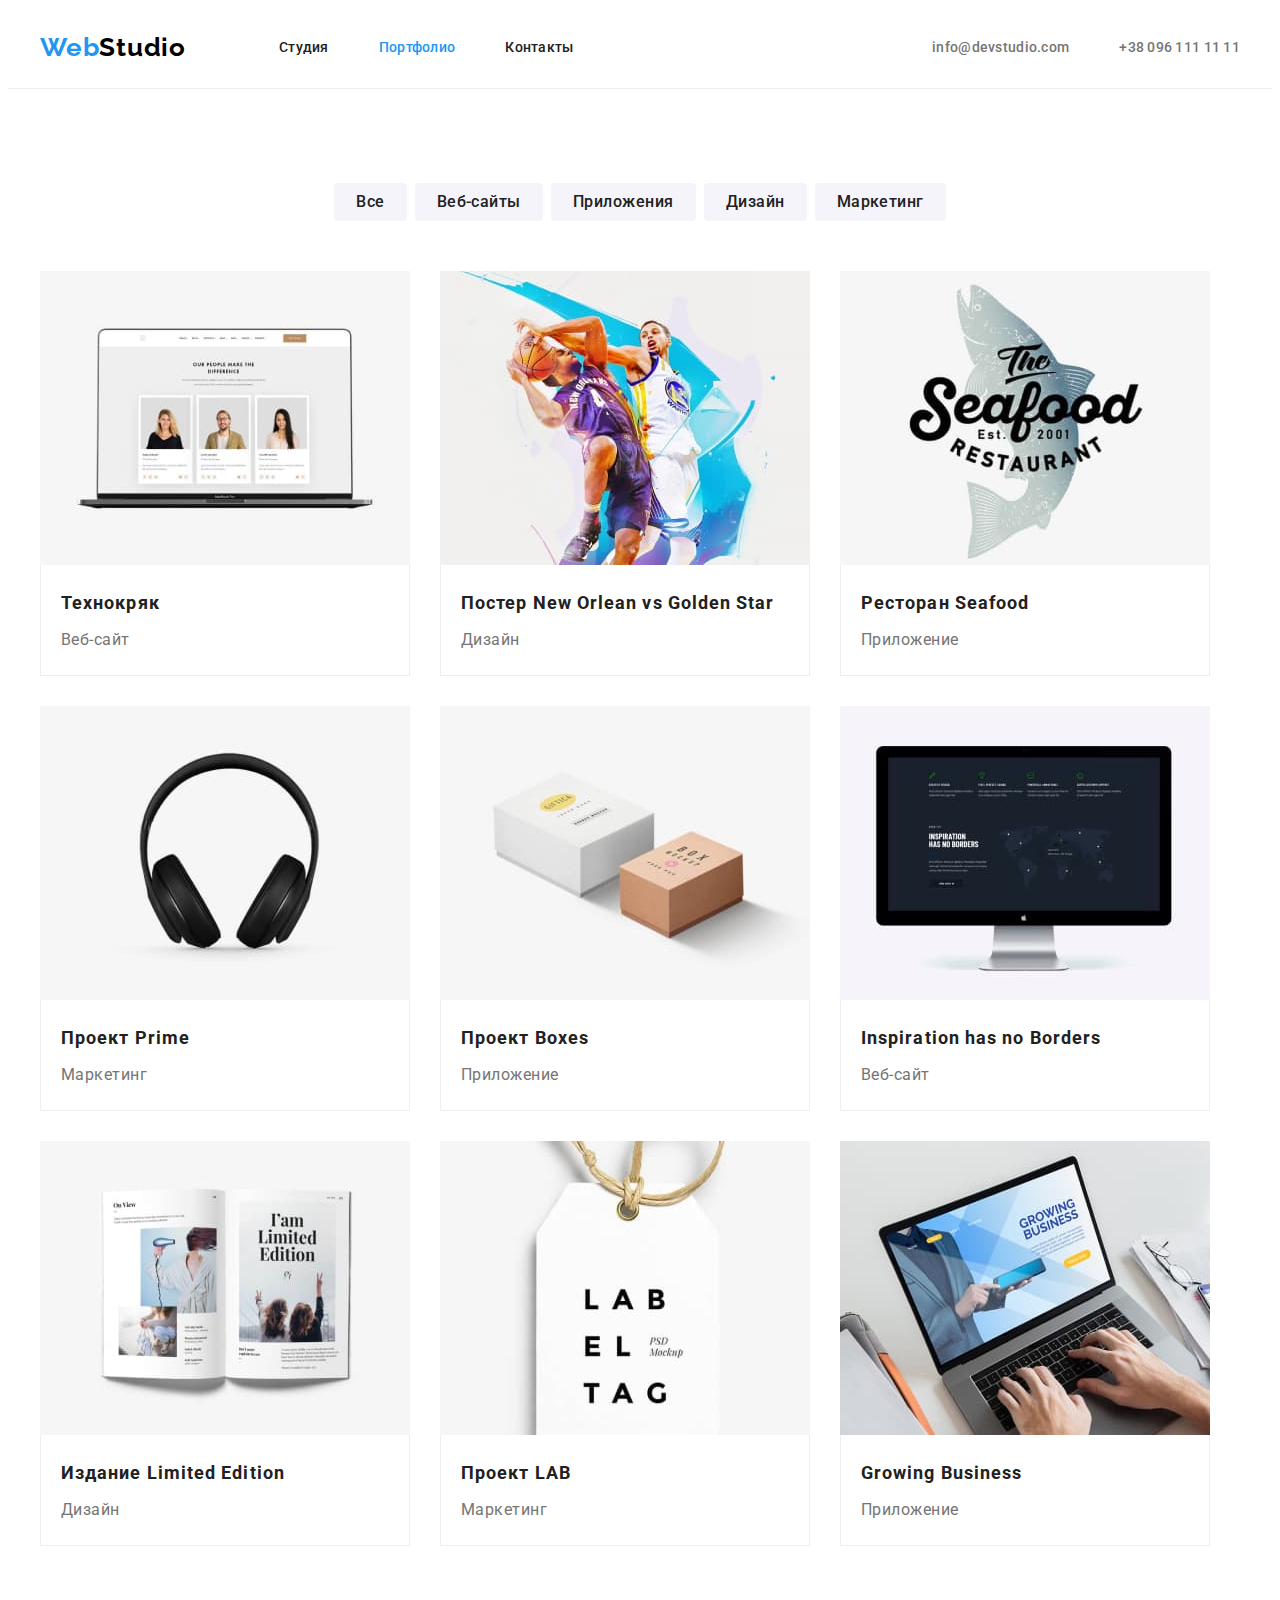
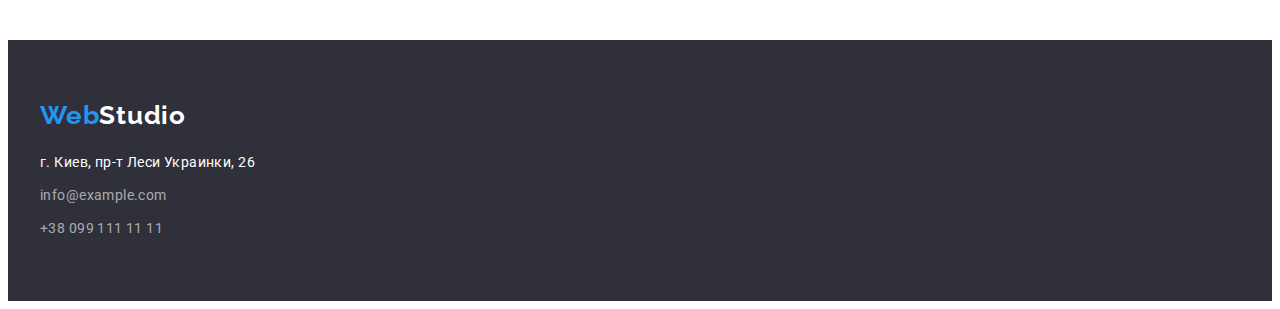
==== commit 77846b74: "goit-markup-hw-03" ====
--- a/portfolio.html
+++ b/portfolio.html
@@ -176,12 +176,12 @@
           
             <p class="footer-address">г. Киев, пр-т Леси Украинки, 26</p>
             <ul class="footer-contacts">
-            <li class="footer-contacts-list">
+            <li class="footer-contacts-list mail">
               <a href="mailto:info@example.com" class="link"
                 >info@example.com</a
               >
             </li>
-            <li class="footer-contacts-list">
+            <li class="footer-contacts-list tel">
               <a href="tel:+380991111111" class="link">+38 099 111 11 11</a>
             </li>
           </ul>
--- a/css/styles.css
+++ b/css/styles.css
@@ -134,8 +134,8 @@
   font-style: normal;
   width: 200px;
   height: 50px;
+  font-family: inherit;
   letter-spacing: 0.06em;
-  font-family: inherit;
   font-weight: 700;
   font-size: 16px;
   line-height: 1.87;
@@ -267,7 +267,6 @@
   box-shadow: 0px 1px 3px rgba(0, 0, 0, 0.12), 0px 1px 1px rgba(0, 0, 0, 0.14),
     0px 2px 1px rgba(0, 0, 0, 0.2);
   border-radius: 0px 0px 4px 4px;
-  margin-bottom: 30px;
 }
 
 .name-works {
@@ -429,6 +428,7 @@
   text-decoration: none;
 }
 
-.footer-contacts-list:first-child {
+li.mail {
   margin-top: 9px;
-}
+  margin-bottom: 9px;
+}
